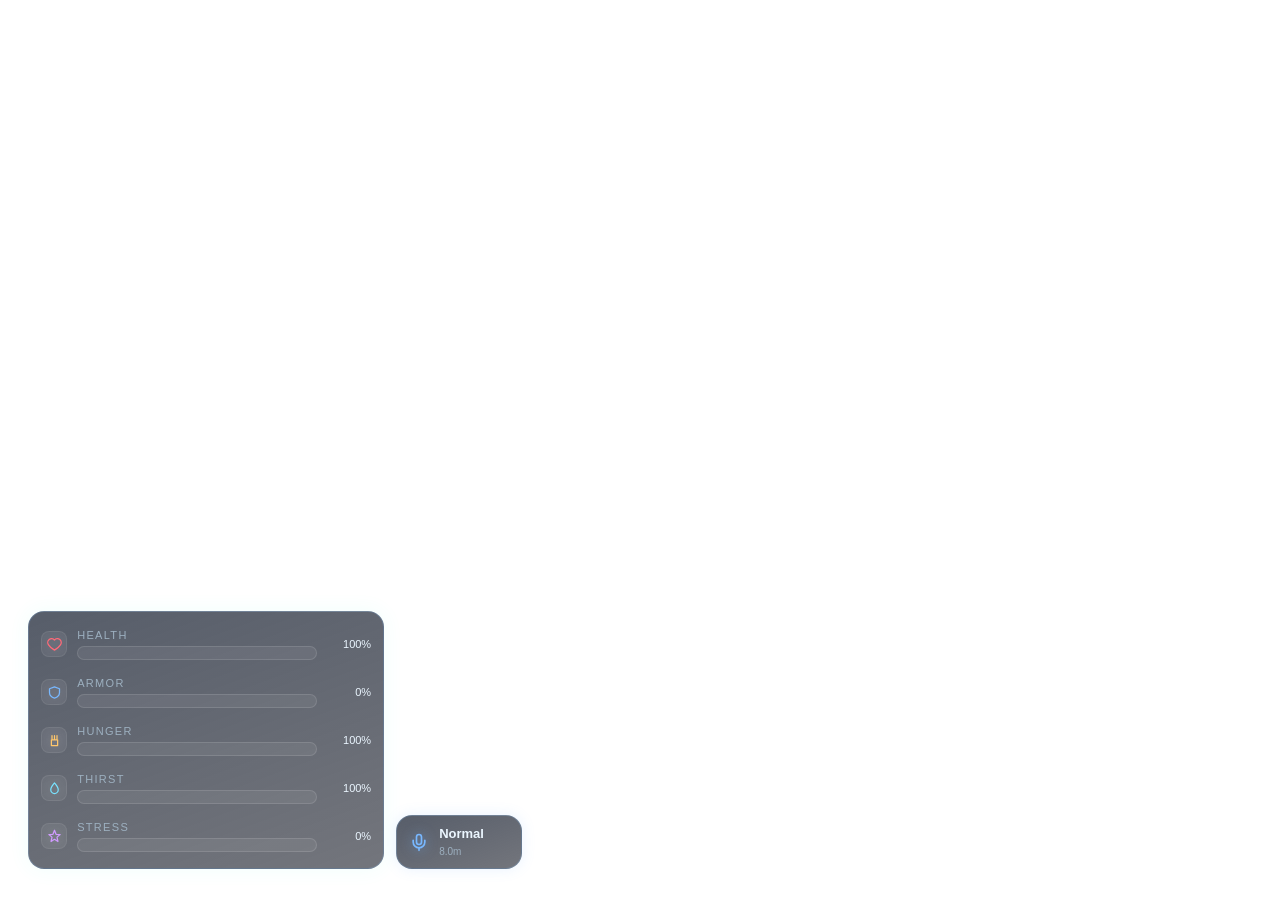
==== qbx_hud/web/index.html @ 1de37f23 "Add production-ready qbx_hud minimal cyber survival HUD" ====
<!DOCTYPE html>
<html lang="en">
<head>
    <meta charset="UTF-8" />
    <meta name="viewport" content="width=device-width, initial-scale=1.0" />
    <title>qbx_hud</title>
    <link rel="stylesheet" href="style.css" />
</head>
<body>
    <main id="hud" class="hud bottom-left">
        <section class="status-panel" id="statusPanel">
            <article class="status-row" data-key="health">
                <div class="status-icon-wrap"><img src="assets/icons/health.svg" alt="health" /></div>
                <div class="status-main">
                    <header>Health</header>
                    <div class="bar-track"><div class="bar-fill" id="bar-health"></div></div>
                </div>
                <span class="status-value" id="value-health">100%</span>
            </article>

            <article class="status-row" data-key="armor">
                <div class="status-icon-wrap"><img src="assets/icons/armor.svg" alt="armor" /></div>
                <div class="status-main">
                    <header>Armor</header>
                    <div class="bar-track"><div class="bar-fill" id="bar-armor"></div></div>
                </div>
                <span class="status-value" id="value-armor">0%</span>
            </article>

            <article class="status-row" data-key="hunger">
                <div class="status-icon-wrap"><img src="assets/icons/hunger.svg" alt="hunger" /></div>
                <div class="status-main">
                    <header>Hunger</header>
                    <div class="bar-track"><div class="bar-fill" id="bar-hunger"></div></div>
                </div>
                <span class="status-value" id="value-hunger">100%</span>
            </article>

            <article class="status-row" data-key="thirst">
                <div class="status-icon-wrap"><img src="assets/icons/thirst.svg" alt="thirst" /></div>
                <div class="status-main">
                    <header>Thirst</header>
                    <div class="bar-track"><div class="bar-fill" id="bar-thirst"></div></div>
                </div>
                <span class="status-value" id="value-thirst">100%</span>
            </article>

            <article class="status-row" data-key="stress" id="stress-row">
                <div class="status-icon-wrap"><img src="assets/icons/stress.svg" alt="stress" /></div>
                <div class="status-main">
                    <header>Stress</header>
                    <div class="bar-track"><div class="bar-fill" id="bar-stress"></div></div>
                </div>
                <span class="status-value" id="value-stress">0%</span>
            </article>
        </section>

        <aside class="voice-panel" id="voicePanel">
            <img id="voiceIcon" src="assets/icons/voice.svg" alt="voice" />
            <div>
                <strong id="voiceLabel">Normal</strong>
                <small id="voiceRange">8.0m</small>
            </div>
        </aside>
    </main>

    <script src="script.js"></script>
</body>
</html>
---- qbx_hud/web/style.css ----
:root {
    --panel-opacity: 0.58;
    --panel-bg: rgba(14, 18, 30, var(--panel-opacity));
    --panel-border: rgba(128, 189, 255, 0.22);
    --text-main: #ebf6ff;
    --text-muted: #9db0c0;
    --accent: #42ffd7;

    --health: #ff4d5f;
    --armor: #62a9ff;
    --hunger: #ffba59;
    --thirst: #5ad9ff;
    --stress: #be78ff;

    --bar-width: 240px;
    --bar-height: 14px;
    --bar-spacing: 8px;
    --bar-radius: 12px;
    --anim-speed: 220ms;
}

* { box-sizing: border-box; user-select: none; }

body {
    margin: 0;
    width: 100vw;
    height: 100vh;
    overflow: hidden;
    font-family: Inter, Segoe UI, Roboto, sans-serif;
    color: var(--text-main);
}

.hud {
    position: fixed;
    display: flex;
    align-items: flex-end;
    gap: 12px;
    opacity: 1;
    transition: opacity 280ms ease;
}

.hud.bottom-left {
    left: 2.2vw;
    bottom: 3.4vh;
}

.hud.hidden,
.hud.paused {
    opacity: 0;
    pointer-events: none;
}

.status-panel,
.voice-panel {
    background: linear-gradient(160deg, rgba(22, 31, 48, 0.72), var(--panel-bg));
    border: 1px solid var(--panel-border);
    backdrop-filter: blur(10px);
    border-radius: 16px;
}

.status-panel {
    display: flex;
    flex-direction: column;
    gap: var(--bar-spacing);
    padding: 12px;
    box-shadow: 0 0 20px rgba(66, 255, 215, 0.08);
}

.status-row {
    display: flex;
    align-items: center;
    gap: 10px;
    min-height: 40px;
    transition: transform var(--anim-speed) ease;
}

.status-row.low {
    animation: warnPulse 1.2s ease-in-out infinite;
}

.status-row[data-key='health'].low { box-shadow: 0 0 10px rgba(255, 77, 95, 0.35); }
.status-row[data-key='hunger'].low { box-shadow: 0 0 10px rgba(255, 186, 89, 0.35); }
.status-row[data-key='thirst'].low { box-shadow: 0 0 10px rgba(90, 217, 255, 0.35); }
.status-row[data-key='stress'].low { box-shadow: 0 0 10px rgba(190, 120, 255, 0.35); }

.status-icon-wrap {
    width: 26px;
    height: 26px;
    border-radius: 8px;
    display: grid;
    place-items: center;
    background: rgba(255, 255, 255, 0.06);
    border: 1px solid rgba(255, 255, 255, 0.08);
}

.status-icon-wrap img {
    width: 15px;
    height: 15px;
    filter: drop-shadow(0 0 6px rgba(255, 255, 255, 0.24));
}

.status-main header {
    font-size: 11px;
    letter-spacing: 0.12em;
    text-transform: uppercase;
    color: var(--text-muted);
    margin-bottom: 5px;
}

.bar-track {
    width: var(--bar-width);
    height: var(--bar-height);
    background: rgba(255, 255, 255, 0.06);
    border: 1px solid rgba(255, 255, 255, 0.12);
    border-radius: var(--bar-radius);
    overflow: hidden;
}

.bar-fill {
    height: 100%;
    width: 0%;
    border-radius: var(--bar-radius);
    transition: width var(--anim-speed) ease, box-shadow var(--anim-speed) ease;
    box-shadow: 0 0 12px currentColor;
}

.status-value {
    width: 44px;
    text-align: right;
    font-size: 11px;
    color: var(--text-main);
}

.voice-panel {
    min-width: 126px;
    height: 54px;
    display: flex;
    align-items: center;
    gap: 10px;
    padding: 10px 12px;
    box-shadow: 0 0 14px rgba(98, 169, 255, 0.15);
}

.voice-panel img {
    width: 20px;
    height: 20px;
    transition: transform 140ms ease, filter 160ms ease;
    filter: drop-shadow(0 0 6px rgba(98, 169, 255, 0.5));
}

.voice-panel.talking img {
    animation: speakPulse 0.6s ease infinite;
}

.voice-panel strong {
    display: block;
    font-size: 13px;
    font-weight: 600;
}

.voice-panel small {
    font-size: 10px;
    color: var(--text-muted);
}

#bar-health { background: linear-gradient(90deg, #ff737d, var(--health)); color: var(--health); }
#bar-armor { background: linear-gradient(90deg, #91c5ff, var(--armor)); color: var(--armor); }
#bar-hunger { background: linear-gradient(90deg, #ffd086, var(--hunger)); color: var(--hunger); }
#bar-thirst { background: linear-gradient(90deg, #87e5ff, var(--thirst)); color: var(--thirst); }
#bar-stress { background: linear-gradient(90deg, #d8a2ff, var(--stress)); color: var(--stress); }

@keyframes warnPulse {
    0%, 100% { transform: translateX(0); }
    50% { transform: translateX(1.5px); }
}

@keyframes speakPulse {
    0%, 100% { transform: scale(1); }
    50% { transform: scale(1.12); }
}
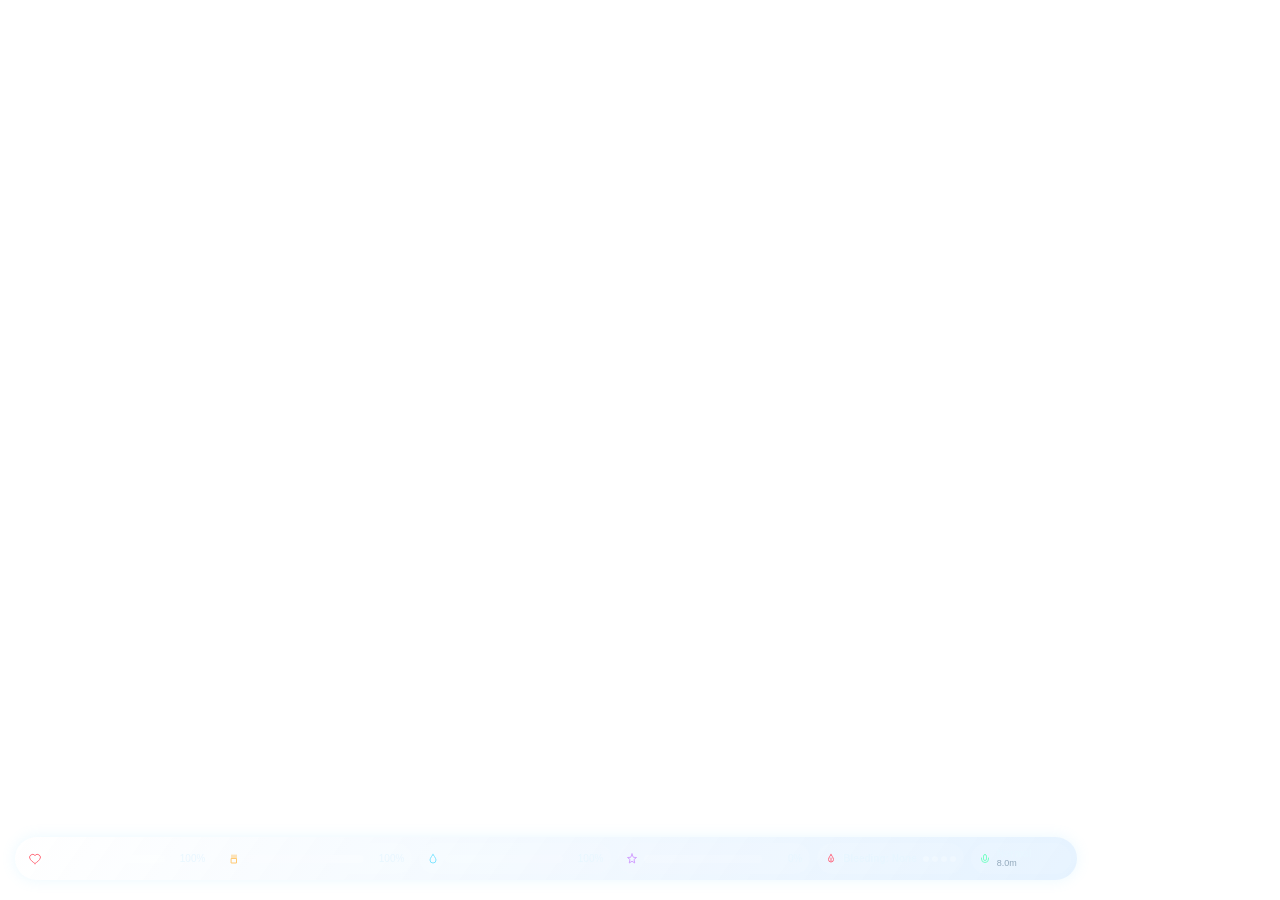
==== commit 305ed27a: "Rebuild qbx_hud as horizontal glass QBCore HUD with bleeding" ====
--- a/qbx_hud/web/index.html
+++ b/qbx_hud/web/index.html
@@ -8,60 +8,45 @@
 </head>
 <body>
     <main id="hud" class="hud bottom-left">
-        <section class="status-panel" id="statusPanel">
-            <article class="status-row" data-key="health">
-                <div class="status-icon-wrap"><img src="assets/icons/health.svg" alt="health" /></div>
-                <div class="status-main">
-                    <header>Health</header>
-                    <div class="bar-track"><div class="bar-fill" id="bar-health"></div></div>
-                </div>
-                <span class="status-value" id="value-health">100%</span>
+        <section class="hud-strip" id="hudStrip">
+            <article class="stat-chip" data-key="health">
+                <img src="assets/icons/health.svg" alt="health" class="chip-icon" />
+                <div class="chip-meter"><div class="chip-fill" id="bar-health"></div></div>
+                <span id="value-health" class="chip-value">100%</span>
             </article>
 
-            <article class="status-row" data-key="armor">
-                <div class="status-icon-wrap"><img src="assets/icons/armor.svg" alt="armor" /></div>
-                <div class="status-main">
-                    <header>Armor</header>
-                    <div class="bar-track"><div class="bar-fill" id="bar-armor"></div></div>
-                </div>
-                <span class="status-value" id="value-armor">0%</span>
+            <article class="stat-chip" data-key="hunger">
+                <img src="assets/icons/hunger.svg" alt="food" class="chip-icon" />
+                <div class="chip-meter"><div class="chip-fill" id="bar-hunger"></div></div>
+                <span id="value-hunger" class="chip-value">100%</span>
             </article>
 
-            <article class="status-row" data-key="hunger">
-                <div class="status-icon-wrap"><img src="assets/icons/hunger.svg" alt="hunger" /></div>
-                <div class="status-main">
-                    <header>Hunger</header>
-                    <div class="bar-track"><div class="bar-fill" id="bar-hunger"></div></div>
-                </div>
-                <span class="status-value" id="value-hunger">100%</span>
+            <article class="stat-chip" data-key="thirst">
+                <img src="assets/icons/thirst.svg" alt="drink" class="chip-icon" />
+                <div class="chip-meter"><div class="chip-fill" id="bar-thirst"></div></div>
+                <span id="value-thirst" class="chip-value">100%</span>
             </article>
 
-            <article class="status-row" data-key="thirst">
-                <div class="status-icon-wrap"><img src="assets/icons/thirst.svg" alt="thirst" /></div>
-                <div class="status-main">
-                    <header>Thirst</header>
-                    <div class="bar-track"><div class="bar-fill" id="bar-thirst"></div></div>
-                </div>
-                <span class="status-value" id="value-thirst">100%</span>
+            <article class="stat-chip" data-key="stress">
+                <img src="assets/icons/stress.svg" alt="stress" class="chip-icon" />
+                <div class="chip-meter"><div class="chip-fill" id="bar-stress"></div></div>
+                <span id="value-stress" class="chip-value">0%</span>
             </article>
 
-            <article class="status-row" data-key="stress" id="stress-row">
-                <div class="status-icon-wrap"><img src="assets/icons/stress.svg" alt="stress" /></div>
-                <div class="status-main">
-                    <header>Stress</header>
-                    <div class="bar-track"><div class="bar-fill" id="bar-stress"></div></div>
+            <article class="bleed-chip" id="bleedChip">
+                <img src="assets/icons/bleeding.svg" alt="bleeding" class="chip-icon" />
+                <span id="bleedText">Bleeding: None</span>
+                <div class="bleed-dots" id="bleedDots"></div>
+            </article>
+
+            <article class="voice-chip" id="voiceChip">
+                <img id="voiceIcon" src="assets/icons/voice-normal.svg" alt="voice" class="chip-icon" />
+                <div class="voice-meta">
+                    <span id="voiceLabel">Normal</span>
+                    <small id="voiceRange">8.0m</small>
                 </div>
-                <span class="status-value" id="value-stress">0%</span>
             </article>
         </section>
-
-        <aside class="voice-panel" id="voicePanel">
-            <img id="voiceIcon" src="assets/icons/voice.svg" alt="voice" />
-            <div>
-                <strong id="voiceLabel">Normal</strong>
-                <small id="voiceRange">8.0m</small>
-            </div>
-        </aside>
     </main>
 
     <script src="script.js"></script>
--- a/qbx_hud/web/style.css
+++ b/qbx_hud/web/style.css
@@ -1,47 +1,42 @@
 :root {
-    --panel-opacity: 0.58;
-    --panel-bg: rgba(14, 18, 30, var(--panel-opacity));
-    --panel-border: rgba(128, 189, 255, 0.22);
-    --text-main: #ebf6ff;
-    --text-muted: #9db0c0;
-    --accent: #42ffd7;
+    --panel-opacity: 0.24;
+    --panel-bg: rgba(148, 203, 255, var(--panel-opacity));
+    --txt: #e8f6ff;
+    --muted: #93a9bc;
 
-    --health: #ff4d5f;
-    --armor: #62a9ff;
-    --hunger: #ffba59;
-    --thirst: #5ad9ff;
-    --stress: #be78ff;
+    --health: #ff667a;
+    --hunger: #ffbd73;
+    --thirst: #78e7ff;
+    --stress: #c88dff;
+    --bleeding: #ff4d67;
 
-    --bar-width: 240px;
-    --bar-height: 14px;
-    --bar-spacing: 8px;
-    --bar-radius: 12px;
-    --anim-speed: 220ms;
+    --bar-width: 118px;
+    --bar-height: 8px;
+    --bar-gap: 7px;
+    --anim: 170ms;
 }
 
 * { box-sizing: border-box; user-select: none; }
 
-body {
+html, body {
     margin: 0;
-    width: 100vw;
-    height: 100vh;
+    width: 100%;
+    height: 100%;
     overflow: hidden;
-    font-family: Inter, Segoe UI, Roboto, sans-serif;
-    color: var(--text-main);
+    background: transparent;
+    color: var(--txt);
+    font-family: Inter, 'Segoe UI', sans-serif;
 }
 
 .hud {
     position: fixed;
-    display: flex;
-    align-items: flex-end;
-    gap: 12px;
     opacity: 1;
-    transition: opacity 280ms ease;
+    transition: opacity 220ms ease;
 }
 
 .hud.bottom-left {
-    left: 2.2vw;
-    bottom: 3.4vh;
+    left: 1.2vw;
+    bottom: 2.2vh;
 }
 
 .hud.hidden,
@@ -50,131 +45,130 @@
     pointer-events: none;
 }
 
-.status-panel,
-.voice-panel {
-    background: linear-gradient(160deg, rgba(22, 31, 48, 0.72), var(--panel-bg));
-    border: 1px solid var(--panel-border);
-    backdrop-filter: blur(10px);
-    border-radius: 16px;
+.hud-strip {
+    display: flex;
+    align-items: center;
+    gap: var(--bar-gap);
+    padding: 6px;
+    border-radius: 999px;
+    background: linear-gradient(125deg, rgba(255, 255, 255, 0.09), var(--panel-bg));
+    backdrop-filter: blur(16px);
+    -webkit-backdrop-filter: blur(16px);
+    box-shadow: 0 0 14px rgba(130, 219, 255, 0.16);
 }
 
-.status-panel {
+.stat-chip,
+.voice-chip,
+.bleed-chip {
     display: flex;
-    flex-direction: column;
-    gap: var(--bar-spacing);
-    padding: 12px;
-    box-shadow: 0 0 20px rgba(66, 255, 215, 0.08);
+    align-items: center;
+    gap: 6px;
+    min-height: 31px;
+    padding: 4px 8px;
+    border-radius: 999px;
+    background: rgba(255, 255, 255, 0.07);
 }
 
-.status-row {
-    display: flex;
-    align-items: center;
-    gap: 10px;
-    min-height: 40px;
-    transition: transform var(--anim-speed) ease;
+.chip-icon {
+    width: 12px;
+    height: 12px;
+    opacity: 0.95;
 }
 
-.status-row.low {
-    animation: warnPulse 1.2s ease-in-out infinite;
-}
-
-.status-row[data-key='health'].low { box-shadow: 0 0 10px rgba(255, 77, 95, 0.35); }
-.status-row[data-key='hunger'].low { box-shadow: 0 0 10px rgba(255, 186, 89, 0.35); }
-.status-row[data-key='thirst'].low { box-shadow: 0 0 10px rgba(90, 217, 255, 0.35); }
-.status-row[data-key='stress'].low { box-shadow: 0 0 10px rgba(190, 120, 255, 0.35); }
-
-.status-icon-wrap {
-    width: 26px;
-    height: 26px;
-    border-radius: 8px;
-    display: grid;
-    place-items: center;
-    background: rgba(255, 255, 255, 0.06);
-    border: 1px solid rgba(255, 255, 255, 0.08);
-}
-
-.status-icon-wrap img {
-    width: 15px;
-    height: 15px;
-    filter: drop-shadow(0 0 6px rgba(255, 255, 255, 0.24));
-}
-
-.status-main header {
-    font-size: 11px;
-    letter-spacing: 0.12em;
-    text-transform: uppercase;
-    color: var(--text-muted);
-    margin-bottom: 5px;
-}
-
-.bar-track {
+.chip-meter {
     width: var(--bar-width);
     height: var(--bar-height);
-    background: rgba(255, 255, 255, 0.06);
-    border: 1px solid rgba(255, 255, 255, 0.12);
-    border-radius: var(--bar-radius);
+    border-radius: 999px;
+    background: rgba(255, 255, 255, 0.15);
     overflow: hidden;
 }
 
-.bar-fill {
+.chip-fill {
+    width: 0%;
     height: 100%;
-    width: 0%;
-    border-radius: var(--bar-radius);
-    transition: width var(--anim-speed) ease, box-shadow var(--anim-speed) ease;
-    box-shadow: 0 0 12px currentColor;
+    border-radius: inherit;
+    transition: width var(--anim) ease, box-shadow var(--anim) ease;
+    box-shadow: 0 0 10px currentColor;
 }
 
-.status-value {
-    width: 44px;
+#bar-health { background: linear-gradient(90deg, #ff93a2, var(--health)); color: var(--health); }
+#bar-hunger { background: linear-gradient(90deg, #ffd9a8, var(--hunger)); color: var(--hunger); }
+#bar-thirst { background: linear-gradient(90deg, #a9f1ff, var(--thirst)); color: var(--thirst); }
+#bar-stress { background: linear-gradient(90deg, #ddb4ff, var(--stress)); color: var(--stress); }
+
+.chip-value {
+    width: 34px;
     text-align: right;
-    font-size: 11px;
-    color: var(--text-main);
+    font-size: 10px;
+    color: rgba(232, 246, 255, 0.94);
 }
 
-.voice-panel {
-    min-width: 126px;
-    height: 54px;
-    display: flex;
-    align-items: center;
-    gap: 10px;
-    padding: 10px 12px;
-    box-shadow: 0 0 14px rgba(98, 169, 255, 0.15);
+.stat-chip.low {
+    animation: dangerPulse 1.2s ease infinite;
 }
 
-.voice-panel img {
-    width: 20px;
-    height: 20px;
-    transition: transform 140ms ease, filter 160ms ease;
-    filter: drop-shadow(0 0 6px rgba(98, 169, 255, 0.5));
+.voice-chip {
+    min-width: 100px;
 }
 
-.voice-panel.talking img {
-    animation: speakPulse 0.6s ease infinite;
+.voice-meta {
+    display: flex;
+    flex-direction: column;
+    line-height: 1.05;
 }
 
-.voice-panel strong {
-    display: block;
-    font-size: 13px;
+#voiceLabel {
+    font-size: 10px;
     font-weight: 600;
 }
 
-.voice-panel small {
-    font-size: 10px;
-    color: var(--text-muted);
+#voiceRange {
+    font-size: 9px;
+    color: var(--muted);
 }
 
-#bar-health { background: linear-gradient(90deg, #ff737d, var(--health)); color: var(--health); }
-#bar-armor { background: linear-gradient(90deg, #91c5ff, var(--armor)); color: var(--armor); }
-#bar-hunger { background: linear-gradient(90deg, #ffd086, var(--hunger)); color: var(--hunger); }
-#bar-thirst { background: linear-gradient(90deg, #87e5ff, var(--thirst)); color: var(--thirst); }
-#bar-stress { background: linear-gradient(90deg, #d8a2ff, var(--stress)); color: var(--stress); }
-
-@keyframes warnPulse {
-    0%, 100% { transform: translateX(0); }
-    50% { transform: translateX(1.5px); }
+.voice-chip.talking {
+    animation: voicePulse 0.58s ease infinite;
 }
 
-@keyframes speakPulse {
-    0%, 100% { transform: scale(1); }
-    50% { transform: scale(1.12); }
+.bleed-chip {
+    min-width: 132px;
 }
+
+#bleedText {
+    font-size: 10px;
+    font-weight: 600;
+    color: var(--txt);
+}
+
+.bleed-dots {
+    display: flex;
+    gap: 3px;
+}
+
+.bleed-dots span {
+    width: 6px;
+    height: 6px;
+    border-radius: 50%;
+    background: rgba(255, 255, 255, 0.25);
+    transition: background var(--anim) ease, box-shadow var(--anim) ease;
+}
+
+.bleed-dots span.active {
+    background: var(--bleeding);
+    box-shadow: 0 0 8px rgba(255, 77, 103, 0.8);
+}
+
+.bleed-chip.active {
+    animation: dangerPulse 0.9s ease infinite;
+}
+
+@keyframes dangerPulse {
+    0%, 100% { transform: translateY(0); }
+    50% { transform: translateY(-1px); }
+}
+
+@keyframes voicePulse {
+    0%, 100% { box-shadow: 0 0 12px rgba(116, 255, 196, 0.16); }
+    50% { box-shadow: 0 0 18px rgba(116, 255, 196, 0.34); }
+}
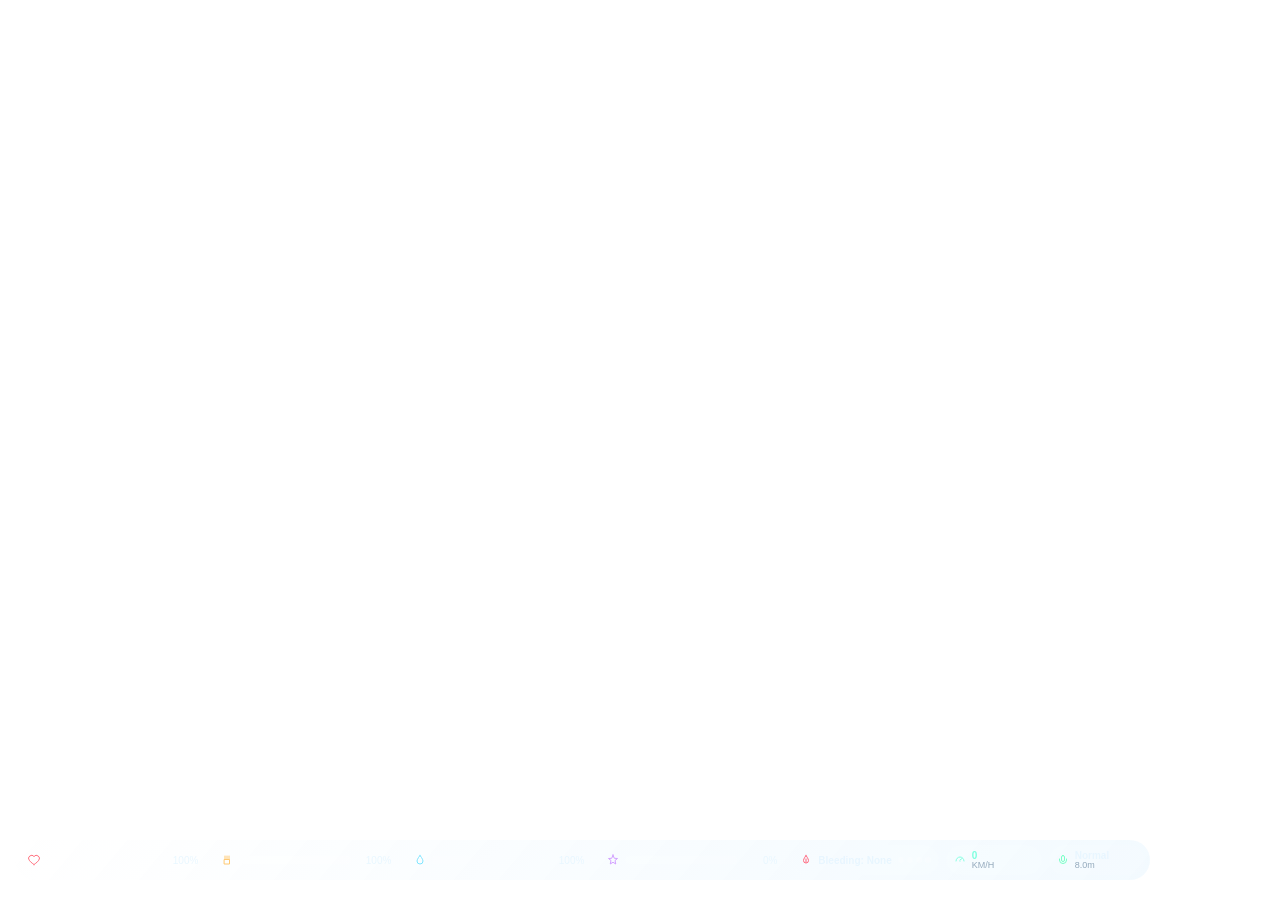
==== commit 5654bf3b: "Remove HUD edges and add circle map plus KM/H speedometer" ====
--- a/qbx_hud/web/index.html
+++ b/qbx_hud/web/index.html
@@ -39,6 +39,14 @@
                 <div class="bleed-dots" id="bleedDots"></div>
             </article>
 
+            <article class="speed-chip" id="speedChip">
+                <img src="assets/icons/speed.svg" alt="speed" class="chip-icon" />
+                <div class="speed-meta">
+                    <span id="speedValue">0</span>
+                    <small id="speedUnit">KM/H</small>
+                </div>
+            </article>
+
             <article class="voice-chip" id="voiceChip">
                 <img id="voiceIcon" src="assets/icons/voice-normal.svg" alt="voice" class="chip-icon" />
                 <div class="voice-meta">
--- a/qbx_hud/web/style.css
+++ b/qbx_hud/web/style.css
@@ -1,6 +1,7 @@
 :root {
-    --panel-opacity: 0.24;
-    --panel-bg: rgba(148, 203, 255, var(--panel-opacity));
+    --panel-opacity: 0.16;
+    --panel-bg: rgba(180, 225, 255, var(--panel-opacity));
+    --chip-bg: rgba(255, 255, 255, 0.045);
     --txt: #e8f6ff;
     --muted: #93a9bc;
 
@@ -9,11 +10,12 @@
     --thirst: #78e7ff;
     --stress: #c88dff;
     --bleeding: #ff4d67;
+    --speed: #7dffdf;
 
-    --bar-width: 118px;
+    --bar-width: 112px;
     --bar-height: 8px;
     --bar-gap: 7px;
-    --anim: 170ms;
+    --anim: 160ms;
 }
 
 * { box-sizing: border-box; user-select: none; }
@@ -49,24 +51,24 @@
     display: flex;
     align-items: center;
     gap: var(--bar-gap);
-    padding: 6px;
+    padding: 5px;
     border-radius: 999px;
-    background: linear-gradient(125deg, rgba(255, 255, 255, 0.09), var(--panel-bg));
-    backdrop-filter: blur(16px);
-    -webkit-backdrop-filter: blur(16px);
-    box-shadow: 0 0 14px rgba(130, 219, 255, 0.16);
+    background: linear-gradient(130deg, rgba(255, 255, 255, 0.06), var(--panel-bg));
+    backdrop-filter: blur(14px);
+    -webkit-backdrop-filter: blur(14px);
 }
 
 .stat-chip,
 .voice-chip,
-.bleed-chip {
+.bleed-chip,
+.speed-chip {
     display: flex;
     align-items: center;
     gap: 6px;
-    min-height: 31px;
+    min-height: 30px;
     padding: 4px 8px;
     border-radius: 999px;
-    background: rgba(255, 255, 255, 0.07);
+    background: var(--chip-bg);
 }
 
 .chip-icon {
@@ -88,7 +90,7 @@
     height: 100%;
     border-radius: inherit;
     transition: width var(--anim) ease, box-shadow var(--anim) ease;
-    box-shadow: 0 0 10px currentColor;
+    box-shadow: 0 0 8px currentColor;
 }
 
 #bar-health { background: linear-gradient(90deg, #ff93a2, var(--health)); color: var(--health); }
@@ -107,28 +109,40 @@
     animation: dangerPulse 1.2s ease infinite;
 }
 
-.voice-chip {
-    min-width: 100px;
+.voice-chip,
+.speed-chip {
+    min-width: 96px;
 }
 
-.voice-meta {
+.voice-meta,
+.speed-meta {
     display: flex;
     flex-direction: column;
-    line-height: 1.05;
+    line-height: 1.02;
 }
 
-#voiceLabel {
+#voiceLabel,
+#speedValue {
     font-size: 10px;
-    font-weight: 600;
+    font-weight: 700;
 }
 
-#voiceRange {
+#voiceRange,
+#speedUnit {
     font-size: 9px;
     color: var(--muted);
 }
 
 .voice-chip.talking {
     animation: voicePulse 0.58s ease infinite;
+}
+
+.speed-chip.active {
+    box-shadow: inset 0 0 0 1px rgba(125, 255, 223, 0.25);
+}
+
+#speedValue {
+    color: var(--speed);
 }
 
 .bleed-chip {
@@ -150,13 +164,13 @@
     width: 6px;
     height: 6px;
     border-radius: 50%;
-    background: rgba(255, 255, 255, 0.25);
+    background: rgba(255, 255, 255, 0.24);
     transition: background var(--anim) ease, box-shadow var(--anim) ease;
 }
 
 .bleed-dots span.active {
     background: var(--bleeding);
-    box-shadow: 0 0 8px rgba(255, 77, 103, 0.8);
+    box-shadow: 0 0 7px rgba(255, 77, 103, 0.78);
 }
 
 .bleed-chip.active {
@@ -169,6 +183,6 @@
 }
 
 @keyframes voicePulse {
-    0%, 100% { box-shadow: 0 0 12px rgba(116, 255, 196, 0.16); }
-    50% { box-shadow: 0 0 18px rgba(116, 255, 196, 0.34); }
+    0%, 100% { box-shadow: inset 0 0 0 1px rgba(116, 255, 196, 0.18); }
+    50% { box-shadow: inset 0 0 0 1px rgba(116, 255, 196, 0.38); }
 }
